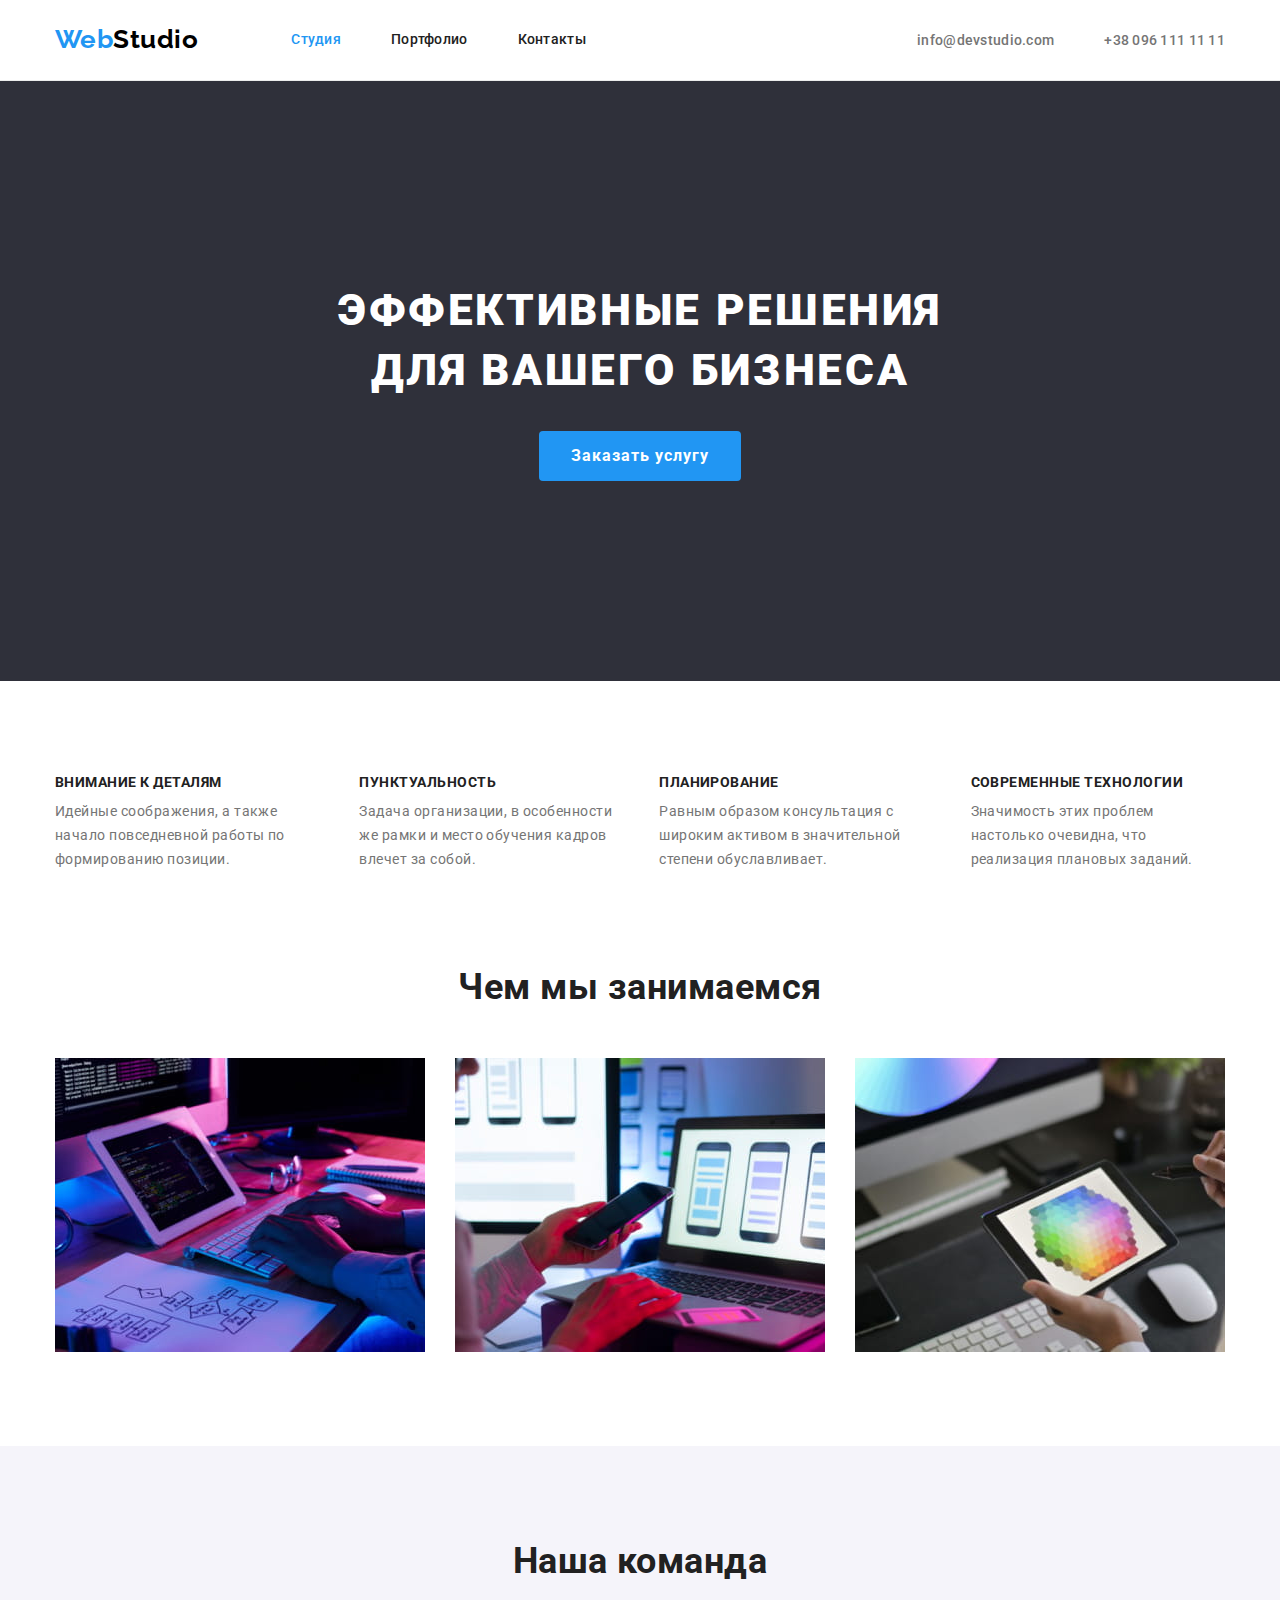
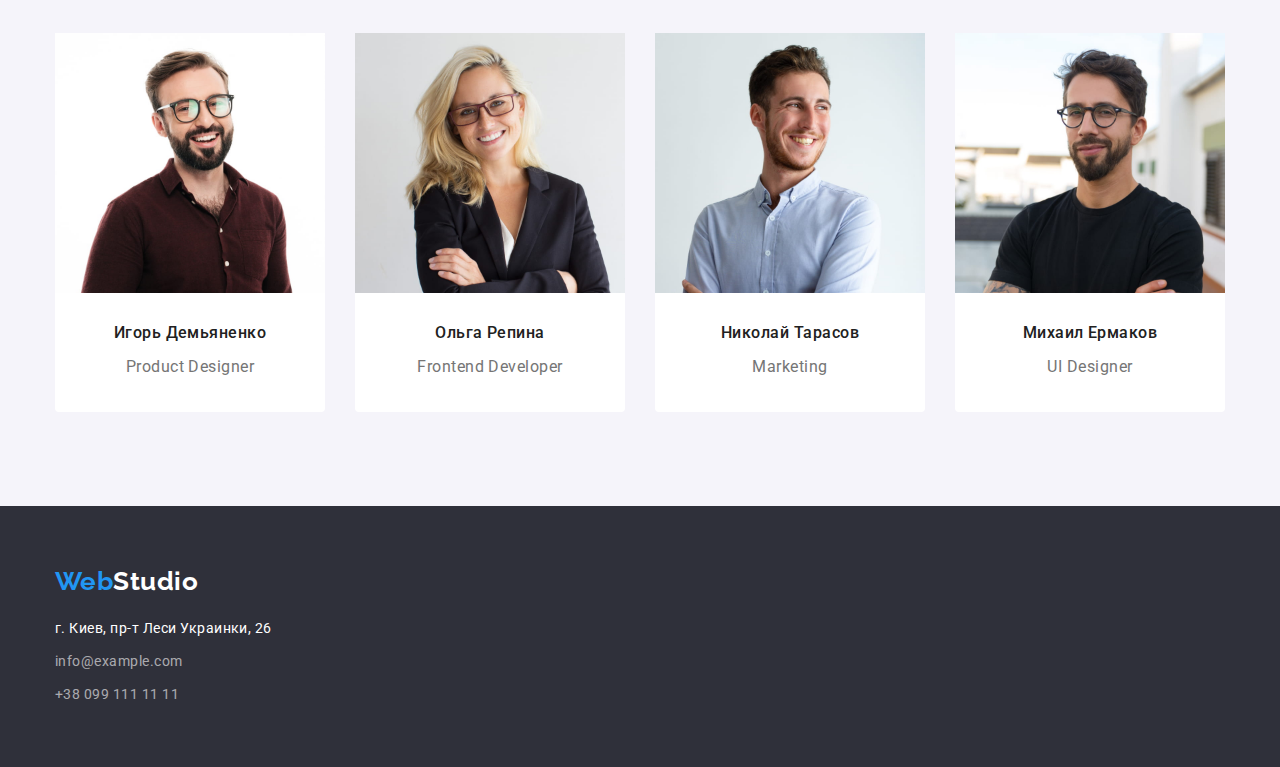
==== index.html @ 74a295f8 "Добавляет стили из 3го дз" ====
<!DOCTYPE html>
<html lang="ru">
  <head>
    <meta charset="UTF-8" />
    <meta http-equiv="X-UA-Compatible" content="IE=edge" />
    <meta name="viewport" content="width=device-width, initial-scale=1.0" />
    <title>WebStudio</title>
    <link rel="preconnect" href="https://fonts.googleapis.com" />
    <link rel="preconnect" href="https://fonts.gstatic.com" crossorigin />
    <link
      href="https://fonts.googleapis.com/css2?family=Raleway:wght@700&family=Roboto:wght@400;500;700;900&display=swap"
      rel="stylesheet"
    />
    <link
      rel="stylesheet"
      href="https://cdnjs.cloudflare.com/ajax/libs/modern-normalize/1.1.0/modern-normalize.min.css"
    />
    <link rel="stylesheet" href="./css/styles.css" />
  </head>
  <body>
    <!-- Header -->
    <header class="header">
      <div class="container main-nav">
        <a href="" class="logo">Web<span class="header-logo-part">Studio</span></a>
        <nav class="site-nav">
          <ul class="site-list">
            <li class="site-nav-item">
              <a href="./index.html" class="site-nav-link current">Студия</a>
            </li>
            <li class="site-nav-item">
              <a href="./portfolio.html" class="site-nav-link">Портфолио</a>
            </li>
            <li class="site-nav-item"><a href="" class="site-nav-link">Контакты</a></li>
          </ul>
        </nav>
        <ul class="contact-nav">
          <li class="contact-nav-item">
            <a href="mailto:info@devstudio.com" class="header-contacts">info@devstudio.com</a>
          </li>
          <li class="contact-nav-item">
            <a href="tel:+380961111111" class="header-contacts">+38 096 111 11 11</a>
          </li>
        </ul>
      </div>
    </header>
    <!-- Main -->
    <main>
      <!--Hero section-->
      <section class="hero">
        <div class="container">
          <h1 class="hero-title">
            Эффективные решения<br />
            для вашего бизнеса
          </h1>
          <button type="button" class="button primary">Заказать услугу</button>
        </div>
      </section>
      <!--Features section-->
      <section class="section">
        <div class="container">
          <h2 class="features-title visually-hidden">Наши преимущества</h2>
          <ul class="features-list">
            <li class="features-item">
              <h3 class="features-item-title">Внимание к деталям</h3>
              <p class="features-text">
                Идейные соображения, а также начало повседневной работы по формированию позиции.
              </p>
            </li>
            <li class="features-item">
              <h3 class="features-item-title">Пунктуальность</h3>
              <p class="features-text">
                Задача организации, в особенности же рамки и место обучения кадров влечет за собой.
              </p>
            </li>
            <li class="features-item">
              <h3 class="features-item-title">Планирование</h3>
              <p class="features-text">
                Равным образом консультация с широким активом в значительной степени обуславливает.
              </p>
            </li>
            <li class="features-item">
              <h3 class="features-item-title">Современные технологии</h3>
              <p class="features-text">
                Значимость этих проблем настолько очевидна, что реализация плановых заданий.
              </p>
            </li>
          </ul>
        </div>
      </section>
      <!--What we do section-->
      <section class="section work">
        <div class="container">
          <h2 class="work-title">Чем мы занимаемся</h2>
          <ul class="work-list">
            <li class="work-item">
              <img src="./images/img-what-we-do-1.jpg" alt="написание кода" width="370" />
            </li>
            <li class="work-item">
              <img src="./images/img-what-we-do-2.jpg" alt="адаптивный интерфейс" width="370" />
            </li>
            <li class="work-item">
              <img src="./images/img-what-we-do-3.jpg" alt="цветовая палитра" width="370" />
            </li>
          </ul>
        </div>
      </section>
      <!--Our team section-->
      <section class="section team">
        <div class="container">
          <h2 class="team-title">Наша команда</h2>
          <ul class="team-list">
            <li class="team-item">
              <img
                src="./images/member-1.jpg"
                alt="Игорь Демьяненко продакт менеджер"
                width="270"
              />
              <div class="team-item-content">
                <h3 class="team-name">Игорь Демьяненко</h3>
                <p lang="en" class="team-profession">Product Designer</p>
              </div>
            </li>
            <li class="team-item">
              <img
                src="./images/member-2.jpg"
                alt="Ольга Репина фронтэнд разработчик"
                width="270"
              />
              <div class="team-item-content">
                <h3 class="team-name">Ольга Репина</h3>
                <p lang="en" class="team-profession">Frontend Developer</p>
              </div>
            </li>
            <li class="team-item">
              <img src="./images/member-3.jpg" alt="Николай Тарасов маркетинг" width="270" />
              <div class="team-item-content">
                <h3 class="team-name">Николай Тарасов</h3>
                <p lang="en" class="team-profession">Marketing</p>
              </div>
            </li>
            <li class="team-item">
              <img src="./images/member-4.jpg" alt="Михаил Ермаков дизайнер" width="270" />
              <div class="team-item-content">
                <h3 class="team-name">Михаил Ермаков</h3>
                <p lang="en" class="team-profession">UI Designer</p>
              </div>
            </li>
          </ul>
        </div>
      </section>
    </main>
    <!-- Footer -->
    <footer class="footer">
      <div class="container footer-info">
        <a href="" class="logo">Web<span class="footer-logo-part">Studio</span></a>
        <address class="footer-address">
          <ul class="footer-list">
            <li class="footer-item">
              <a
                href="https://goo.gl/maps/oisESLWzGZFU7cvu8"
                target="_blank"
                rel="noreferrer noopener"
                class="footer-address"
                >г. Киев, пр-т Леси Украинки, 26</a
              >
            </li>
            <li class="footer-item">
              <a href="mailto:info@example.com" class="footer-contacts">info@example.com</a>
            </li>
            <li class="footer-item">
              <a href="tel:+380991111111" class="footer-contacts">+38 099 111 11 11</a>
            </li>
          </ul>
        </address>
      </div>
    </footer>
  </body>
</html>
---- css/styles.css ----
:root {
  --primary-text-color: #212121;
  --secondary-text-color: #757575;
  --text-color-white: #ffffff;
  --accent-color: #2196f3;
  --background-color: #e5e5e5;
  --footer-background-color: #2f303a;
  --button-secondary-bgc: #f5f4fa;
  --button-primary-hover: #188ce8;
  --footer-contacts: rgba(255, 255, 255, 0.6);
  --header-logo: #000000;
  --line-color: #ececec;
}

body {
  background-color: var(--text-color-white);
  color: var(--secondary-text-color);

  font-family: Roboto, sans-serif;
  letter-spacing: 0.03em;

  margin: 0;
}

h1,
h2,
h3,
h4,
h5,
h6,
p,
ul {
  margin-top: 0;
  margin-bottom: 0;
}

img {
  display: block;
  max-width: 100%;
  height: auto;
}

ul {
  list-style: none;
  padding: 0;
  margin: 0;
}

a {
  text-decoration: none;
}

/* Section */

.section {
  padding-top: 94px;
  padding-bottom: 94px;
}

/* Container */

.container {
  width: 1200px;
  padding-left: 15px;
  padding-right: 15px;
  margin-left: auto;
  margin-right: auto;
}

/* Header */

.header {
  border-bottom: 1px solid var(--line-color);
}

.logo {
  color: var(--accent-color);

  font-family: Raleway, sans-serif;
  font-weight: 700;
  font-size: 26px;
  line-height: 1.2;
}

.header-logo-part {
  color: var(--header-logo);
}

/* Site nav */

.main-nav {
  display: flex;
  align-items: center;
}

.site-nav {
  margin-left: 93px;
}

.site-nav-item:not(:last-child) {
  margin-right: 50px;
}

.site-list {
  display: flex;
}

.site-nav-link {
  display: block;
  padding-top: 32px;
  padding-bottom: 32px;

  color: var(--primary-text-color);

  font-weight: 500;
  font-size: 14px;
  line-height: 1.14;
  letter-spacing: 0.02em;
}

.site-nav-link:hover,
.site-nav-link:focus {
  color: var(--accent-color);
}

.site-nav-link.current {
  color: var(--accent-color);
}

/* Header contacts */

.contact-nav {
  display: flex;
  margin-left: auto;
}

.contact-nav-item:not(:first-child) {
  margin-left: 50px;
}

.header-contacts {
  color: var(--secondary-text-color);

  font-weight: 500;
  font-size: 14px;
  line-height: 1.14;
  letter-spacing: 0.02em;
}

.header-contacts:hover,
.header-contacts:focus {
  color: var(--accent-color);
}

.header-contacts:active {
  color: var(--accent-color);
}

/* Hero */

.hero {
  background-color: var(--footer-background-color);

  text-align: center;
  padding: 200px 0;
}

.hero-title {
  color: var(--text-color-white);

  font-weight: 900;
  font-size: 44px;
  line-height: 1.36;
  letter-spacing: 0.06em;
  text-transform: uppercase;
}

/* Buttons */

.button {
  font-family: inherit;
  cursor: pointer;
  text-align: center;
  font-size: 16px;
  align-items: center;
  border: transparent;
  border-radius: 4px;
  display: inline-block;
}

.button.primary {
  padding: 10px 32px;
  margin-top: 30px;

  background-color: var(--accent-color);
  color: var(--text-color-white);

  font-weight: 700;
  line-height: 1.87;
  letter-spacing: 0.06em;
}

.button.primary:hover,
.button.primary:focus {
  background-color: var(--button-primary-hover);
  color: var(--text-color-white);
}

.button.secondary {
  padding: 6px 22px;
  background-color: var(--button-secondary-bgc);
  color: var(--primary-text-color);

  font-weight: 500;
  line-height: 1.62;
  letter-spacing: 0.03em;
}

.button.secondary:hover,
.button.secondary:focus {
  background-color: var(--accent-color);
  color: var(--text-color-white);
}

.button.secondary:active {
  color: var(--accent-color);
}

/* Features */

.visually-hidden {
  position: absolute;
  width: 1px;
  height: 1px;
  margin: -1px;
  padding: 0;
  overflow: hidden;
  border: 0;
  clip: rect(0 0 0 0);
}

.features-list {
  display: flex;
}

.features-item {
  margin-right: 30px;
}

.features-item:nth-child(4n) {
  margin-right: 0;
}

.features-item-title {
  color: var(--primary-text-color);

  font-weight: 700;
  font-size: 14px;
  line-height: 1.14;
  text-transform: uppercase;

  margin-bottom: 10px;
}

.features-text {
  color: var(--secondary-text-color);

  font-size: 14px;
  line-height: 1.71;
}

/* Work */

.work {
  padding-top: 0;
  /* display: flex; */
}

.work-title {
  margin-bottom: 50px;
}

.work-list {
  display: flex;
  align-items: center;
}

.work-item {
  margin-right: 30px;
}

.work-item:nth-child(3n) {
  margin-right: 0;
}

.work-title,
.team-title {
  color: var(--primary-text-color);

  font-weight: 700;
  font-size: 36px;
  line-height: 1.17;
  text-align: center;
}

/* Team */

.team {
  background-color: var(--button-secondary-bgc);
}

.team-list {
  display: flex;
}

.team-item {
  margin-right: 30px;
  background-color: var(--text-color-white);
  border-radius: 0px 0px 4px 4px;
}

.team-item:nth-child(4n) {
  margin-right: 0;
}

.team-item-content {
  text-align: center;
  padding-top: 30px;
  padding-bottom: 30px;
  font-size: 16px;
}

.team-title,
.team-name {
  color: var(--primary-text-color);
}

.team-title {
  margin-top: 0;
  margin-right: 0;
  margin-bottom: 50px;
}

.team-name {
  font-weight: 500;
  line-height: 1.2;
  font-size: 16px;

  margin-bottom: 10px;
}

.team-profession {
  color: var(--secondary-text-color);

  line-height: 1.9;
  font-size: 16px;
}

/* Footer */

.footer {
  background-color: var(--footer-background-color);

  padding-top: 60px;
  padding-bottom: 60px;
}

.footer-logo-part {
  color: var(--text-color-white);
}

.footer-list {
  font-style: normal;
  font-size: 14px;
  line-height: 1.71;
}

.footer-address {
  color: var(--text-color-white);

  margin-top: 20px;
}

.footer-contacts {
  color: var(--footer-contacts);
}

.footer-contacts:hover,
.footer-contacts:focus {
  color: var(--accent-color);
}

.footer-contacts:active {
  color: var(--accent-color);
}

.footer-item:not(:first-child) {
  margin-top: 9px;
}

/* Portfolio */

.portfolio-title,
.features-title {
  visibility: hidden;
}

.portfolio-filters {
  display: flex;
  justify-content: center;
  margin-bottom: 50px;
}

.portfolio-item:not(:last-child) {
  margin-right: 8px;
}

/* Card Set */

.card-set {
  margin-top: -30px;
  margin-left: -30px;
  display: flex;
  flex-wrap: wrap;
}

.card-item {
  flex-basis: calc(100% / 3 - 30px);

  margin-left: 30px;
  margin-top: 30px;
}

.card-title {
  color: var(--primary-text-color);

  margin-bottom: 4px;
  font-weight: 700;
  font-size: 18px;
  line-height: 2;
  letter-spacing: 0.06em;
}

.card-content {
  padding: 20px 24px;
  border-bottom: 1px solid var(--line-color);
  border-left: 1px solid var(--line-color);
  border-right: 1px solid var(--line-color);
}

/* Projects */

.project-kind {
  color: var(--secondary-text-color);

  font-size: 16px;
  line-height: 1.87;
}
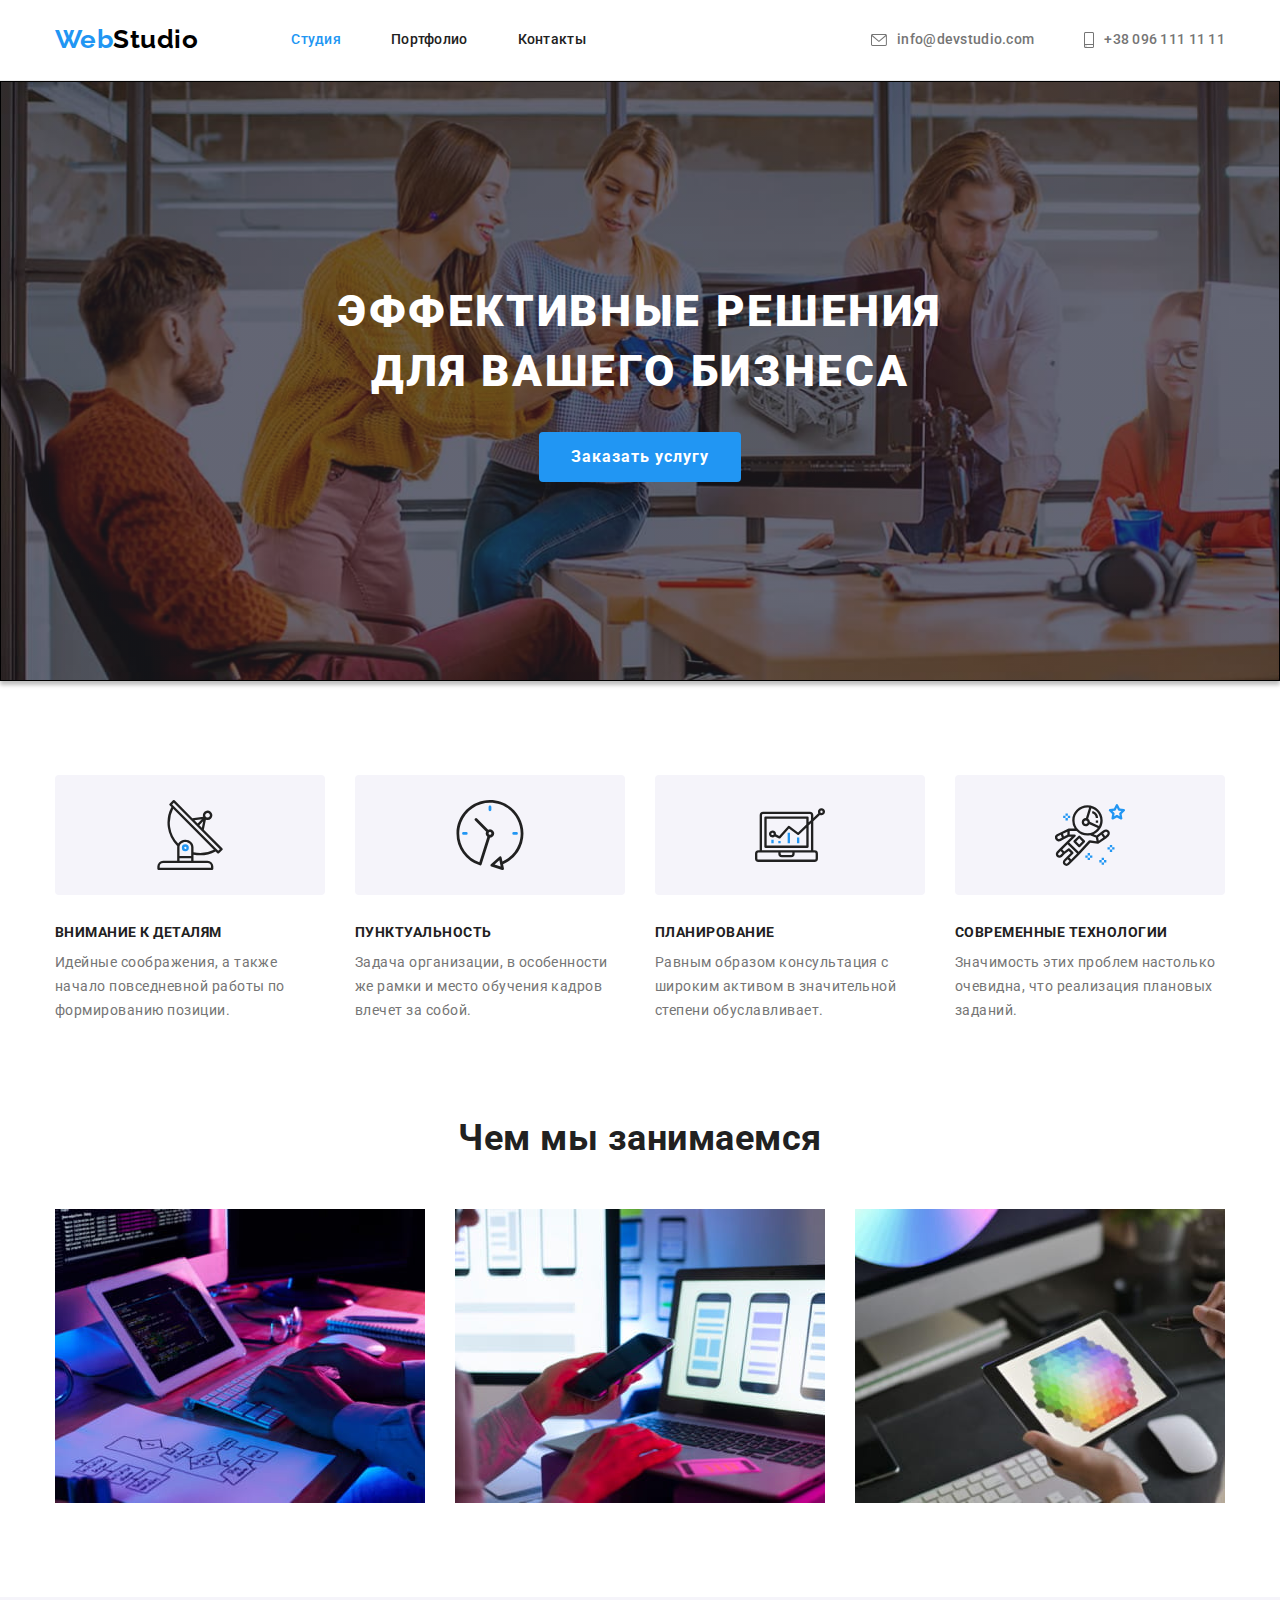
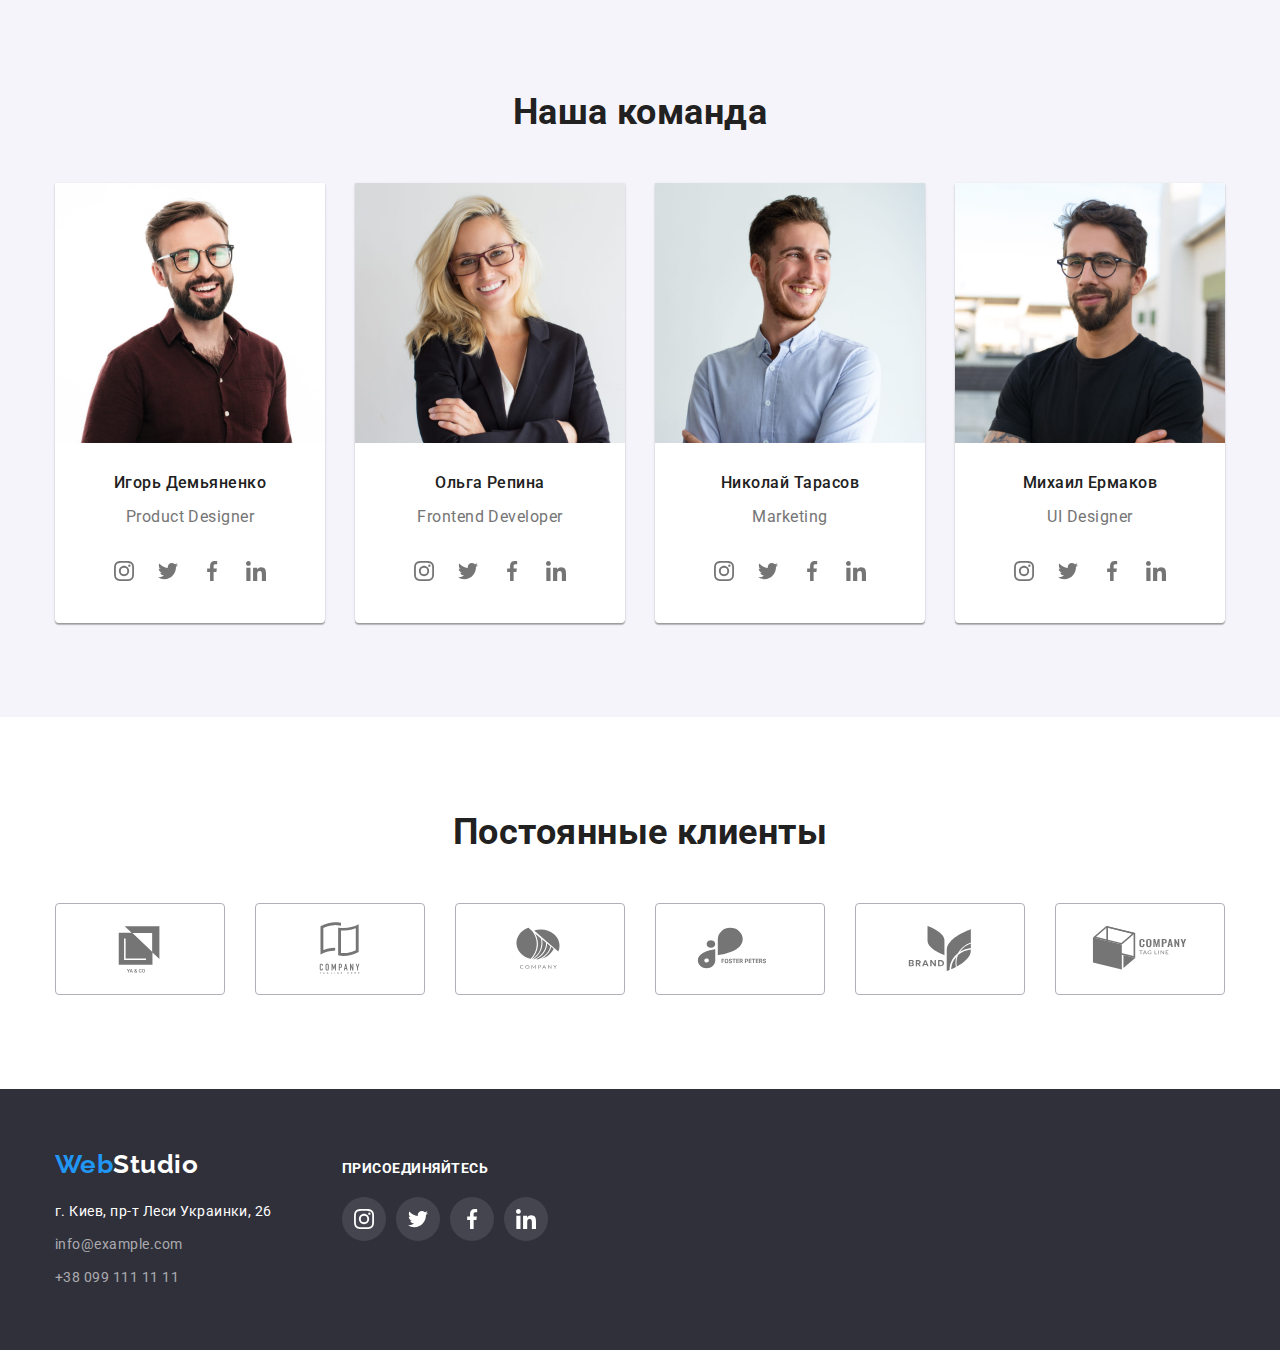
==== commit ad59687c: "Добавляет декоративные элементы" ====
--- a/index.html
+++ b/index.html
@@ -35,10 +35,24 @@
         </nav>
         <ul class="contact-nav">
           <li class="contact-nav-item">
-            <a href="mailto:info@devstudio.com" class="header-contacts">info@devstudio.com</a>
+            <div class="mail-content">
+            <a href="mailto:info@devstudio.com" class="header-contacts">
+              <svg class="icons-header" width="16" height="12">
+                <use href="./images/icons.svg#envelope">
+              </svg>
+              info@devstudio.com
+            </div>
+            </a>
           </li>
           <li class="contact-nav-item">
-            <a href="tel:+380961111111" class="header-contacts">+38 096 111 11 11</a>
+            <div class="phone-content">
+            <a href="tel:+380961111111" class="header-contacts">
+              <svg class="icons-header" width="10" height="16">
+                <use href="./images/icons.svg#smartphone"></use>
+              </svg>
+              +38 096 111 11 11
+              </div>
+            </a>
           </li>
         </ul>
       </div>
@@ -61,24 +75,38 @@
           <h2 class="features-title visually-hidden">Наши преимущества</h2>
           <ul class="features-list">
             <li class="features-item">
+              <div class="features-icon-bg">
+              <svg class="icon-antenna" width="70" height="70"><use href="images/icons.svg#antenna-1"></use>
+              </svg>
+              </div>
               <h3 class="features-item-title">Внимание к деталям</h3>
               <p class="features-text">
                 Идейные соображения, а также начало повседневной работы по формированию позиции.
               </p>
             </li>
-            <li class="features-item">
+            <li class="features-item icon-clock">
+            <div class="features-icon-bg">
+              <svg class="icon-clock" width="70" height="70"><use href="images/icons.svg#clock-1"></use>
+              </svg>
+              </div>
               <h3 class="features-item-title">Пунктуальность</h3>
               <p class="features-text">
                 Задача организации, в особенности же рамки и место обучения кадров влечет за собой.
               </p>
             </li>
-            <li class="features-item">
+            <li class="features-item icon-diagram">
+              <div class="features-icon-bg">
+              <svg class="icon-diagram" width="70" height="70"><use href="images/icons.svg#diagram-1"></use>
+              </svg></div>
               <h3 class="features-item-title">Планирование</h3>
               <p class="features-text">
                 Равным образом консультация с широким активом в значительной степени обуславливает.
               </p>
             </li>
-            <li class="features-item">
+            <li class="features-item icon-astronaut">
+              <div class="features-icon-bg">
+              <svg class="icon-astronaut" width="70" height="70"><use href="images/icons.svg#astronaut-1"></use>
+              </svg></div>
               <h3 class="features-item-title">Современные технологии</h3>
               <p class="features-text">
                 Значимость этих проблем настолько очевидна, что реализация плановых заданий.
@@ -118,6 +146,20 @@
               <div class="team-item-content">
                 <h3 class="team-name">Игорь Демьяненко</h3>
                 <p lang="en" class="team-profession">Product Designer</p>
+              <ul class="socials-list">
+              <li class="social-item"><a href="https://www.instagram.com/" class="social-links" target="_blank" rel="noreferrer noopener"><svg class="social-icons" width="20" height="20">
+                <use href="./images/icons.svg#instagram-2">
+              </svg></a></li>
+              <li class="social-item"><a href="https://twitter.com/" class="social-links" target="_blank" rel="noreferrer noopener"><svg class="social-icons" width="20" height="20">
+                <use href="./images/icons.svg#twitter-1">
+              </svg></a></li>
+              <li class="social-item"><a href="https://www.facebook.com/" class="social-links" target="_blank" rel="noreferrer noopener"><svg class="social-icons" width="20" height="20">
+                <use href="./images/icons.svg#facebook-1">
+              </svg></a></li>
+              <li class="social-item"><a href="https://www.linkedin.com/" class="social-links" target="_blank" rel="noreferrer noopener"><svg class="social-icons" width="20" height="20">
+                <use href="./images/icons.svg#linkedin-1">
+              </svg></a></li>
+              </ul>
               </div>
             </li>
             <li class="team-item">
@@ -129,6 +171,20 @@
               <div class="team-item-content">
                 <h3 class="team-name">Ольга Репина</h3>
                 <p lang="en" class="team-profession">Frontend Developer</p>
+                <ul class="socials-list">
+              <li class="social-item"><a href="https://www.instagram.com/" class="social-links" target="_blank" rel="noreferrer noopener"><svg class="social-icons" width="20" height="20">
+                <use href="./images/icons.svg#instagram-2">
+              </svg></a></li>
+              <li class="social-item"><a href="https://twitter.com/" class="social-links" target="_blank" rel="noreferrer noopener"><svg class="social-icons" width="20" height="20">
+                <use href="./images/icons.svg#twitter-1">
+              </svg></a></li>
+              <li class="social-item"><a href="https://www.facebook.com/" class="social-links" target="_blank" rel="noreferrer noopener"><svg class="social-icons" width="20" height="20">
+                <use href="./images/icons.svg#facebook-1">
+              </svg></a></li>
+              <li class="social-item"><a href="https://www.linkedin.com/" class="social-links" target="_blank" rel="noreferrer noopener"><svg class="social-icons" width="20" height="20">
+                <use href="./images/icons.svg#linkedin-1">
+              </svg></a></li>
+              </ul>
               </div>
             </li>
             <li class="team-item">
@@ -136,6 +192,20 @@
               <div class="team-item-content">
                 <h3 class="team-name">Николай Тарасов</h3>
                 <p lang="en" class="team-profession">Marketing</p>
+                <ul class="socials-list">
+              <li class="social-item"><a href="https://www.instagram.com/" class="social-links" target="_blank" rel="noreferrer noopener"><svg class="social-icons" width="20" height="20">
+                <use href="./images/icons.svg#instagram-2">
+              </svg></a></li>
+              <li class="social-item"><a href="https://twitter.com/" class="social-links" target="_blank" rel="noreferrer noopener"><svg class="social-icons" width="20" height="20">
+                <use href="./images/icons.svg#twitter-1">
+              </svg></a></li>
+              <li class="social-item"><a href="https://www.facebook.com/" class="social-links" target="_blank" rel="noreferrer noopener"><svg class="social-icons" width="20" height="20">
+                <use href="./images/icons.svg#facebook-1">
+              </svg></a></li>
+              <li class="social-item"><a href="https://www.linkedin.com/" class="social-links" target="_blank" rel="noreferrer noopener"><svg class="social-icons" width="20" height="20">
+                <use href="./images/icons.svg#linkedin-1">
+              </svg></a></li>
+              </ul>
               </div>
             </li>
             <li class="team-item">
@@ -143,7 +213,46 @@
               <div class="team-item-content">
                 <h3 class="team-name">Михаил Ермаков</h3>
                 <p lang="en" class="team-profession">UI Designer</p>
-              </div>
+                <ul class="socials-list">
+              <li class="social-item"><a href="https://www.instagram.com/" class="social-links" target="_blank" rel="noreferrer noopener"><svg class="social-icons" width="20" height="20">
+                <use href="./images/icons.svg#instagram-2">
+              </svg></a></li>
+              <li class="social-item"><a href="https://twitter.com/" class="social-links" target="_blank" rel="noreferrer noopener"><svg class="social-icons" width="20" height="20">
+                <use href="./images/icons.svg#twitter-1">
+              </svg></a></li>
+              <li class="social-item"><a href="https://www.facebook.com/" class="social-links" target="_blank" rel="noreferrer noopener"><svg class="social-icons" width="20" height="20">
+                <use href="./images/icons.svg#facebook-1">
+              </svg></a></li>
+              <li class="social-item"><a href="https://www.linkedin.com/" class="social-links" target="_blank" rel="noreferrer noopener"><svg class="social-icons" width="20" height="20">
+                <use href="./images/icons.svg#linkedin-1">
+              </svg></a></li>
+              </ul>
+              </div>
+            </li>
+          </ul>
+        </div>
+      </section>
+      <section class="section clients">
+        <div class="container">
+          <h2 class="clients-title">Постоянные клиенты</h2>
+          <ul class="clients-list">
+            <li class="clients-item">
+              <a href="" class="clients-link"><svg class="clients-logo" width="106" height="60"><use href="./images/icons.svg#logo-1"></use></svg></a>
+            </li>
+            <li class="clients-item">
+              <a href="" class="clients-link"><svg class="clients-logo" width="106" height="60"><use href="./images/icons.svg#logo-2"></use></svg></a>
+            </li>
+            <li class="clients-item">
+              <a href="" class="clients-link"><svg class="clients-logo" width="106" height="60"><use href="./images/icons.svg#logo-3"></use></svg></a>
+            </li>
+            <li class="clients-item">
+              <a href="" class="clients-link"><svg class="clients-logo" width="106" height="60"><use href="./images/icons.svg#logo-4"></use></svg></a>
+            </li>
+            <li class="clients-item">
+              <a href="" class="clients-link"><svg class="clients-logo" width="106" height="60"><use href="./images/icons.svg#logo-5"></use></svg></a>
+            </li>
+            <li class="clients-item">
+              <a href="" class="clients-link"><svg class="clients-logo" width="106" height="60"><use href="./images/icons.svg#logo-6"></use></svg></a>
             </li>
           </ul>
         </div>
@@ -151,7 +260,8 @@
     </main>
     <!-- Footer -->
     <footer class="footer">
-      <div class="container footer-info">
+      <div class="container footer-global">
+        <div class="footer-sections">
         <a href="" class="logo">Web<span class="footer-logo-part">Studio</span></a>
         <address class="footer-address">
           <ul class="footer-list">
@@ -173,6 +283,40 @@
           </ul>
         </address>
       </div>
+      <div class="footer-sections footer-join">
+        <p class="footer-text">Присоединяйтесь</p>
+        <ul class="footer-socials-list">
+        <li class="footer-socials-item">
+          <a href="https://www.instagram.com/" class="footer-socials-link" target="_blank" rel="noreferrer noopener">
+            <svg class="footer-socials-icons" width="20" height="20">
+              <use href="./images/icons.svg#instagram-2"></use>
+            </svg>
+          </a>
+        </li>
+        <li class="footer-socials-item">
+          <a href="https://twitter.com/" class="footer-socials-link" target="_blank" rel="noreferrer noopener">
+            <svg class="footer-socials-icons" width="20" height="20">
+              <use href="./images/icons.svg#twitter-1"></use>
+            </svg>
+          </a>
+        </li>
+        <li class="footer-socials-item">
+          <a href="https://www.facebook.com/" class="footer-socials-link" target="_blank" rel="noreferrer noopener">
+            <svg class="footer-socials-icons" width="20" height="20">
+              <use href="./images/icons.svg#facebook-1"></use>
+            </svg>
+          </a>
+        </li>
+        <li class="footer-socials-item">
+          <a href="https://www.linkedin.com/" class="footer-socials-link" target="_blank" rel="noreferrer noopener">
+            <svg class="footer-socials-icons" width="20" height="20">
+              <use href="./images/icons.svg#linkedin-1"></use>
+            </svg>
+          </a>
+        </li>
+        </ul>
+      </div>
+      </div>
     </footer>
   </body>
 </html>
--- a/css/styles.css
+++ b/css/styles.css
@@ -10,6 +10,9 @@
   --footer-contacts: rgba(255, 255, 255, 0.6);
   --header-logo: #000000;
   --line-color: #ececec;
+  --hero-bgc: #c4c4c4;
+  --footer-socials-bgc: #44454e;
+  --clients-border-color: #afb1b8;
 }
 
 body {
@@ -138,7 +141,19 @@
   margin-left: 50px;
 }
 
+.mail-content,
+.phone-content {
+  align-items: center;
+}
+
+.icons-header {
+  fill: currentColor;
+  margin-right: 10px;
+}
+
 .header-contacts {
+  display: flex;
+  align-items: center;
   color: var(--secondary-text-color);
 
   font-weight: 500;
@@ -159,10 +174,19 @@
 /* Hero */
 
 .hero {
-  background-color: var(--footer-background-color);
+  max-width: 1600px;
+  height: 600px;
 
   text-align: center;
   padding: 200px 0;
+
+  background-color: var(--hero-bgc);
+  background-image: linear-gradient(rgba(47, 48, 58, 0.4), rgba(47, 48, 58, 0.4)),
+    url('../images/hero.jpg');
+  background-repeat: no-repeat;
+  background-size: cover;
+  border: 1px solid var(--header-logo);
+  box-shadow: 0px 4px 4px rgba(0, 0, 0, 0.25);
 }
 
 .hero-title {
@@ -178,6 +202,7 @@
 /* Buttons */
 
 .button {
+  display: inline-block;
   font-family: inherit;
   cursor: pointer;
   text-align: center;
@@ -185,7 +210,6 @@
   align-items: center;
   border: transparent;
   border-radius: 4px;
-  display: inline-block;
 }
 
 .button.primary {
@@ -204,6 +228,7 @@
 .button.primary:focus {
   background-color: var(--button-primary-hover);
   color: var(--text-color-white);
+  box-shadow: 0px 4px 4px rgba(0, 0, 0, 0.15);
 }
 
 .button.secondary {
@@ -220,10 +245,16 @@
 .button.secondary:focus {
   background-color: var(--accent-color);
   color: var(--text-color-white);
+  box-shadow: 0px 3px 1px rgba(0, 0, 0, 0.1), 0px 1px 2px rgba(0, 0, 0, 0.08),
+    0px 2px 2px rgba(0, 0, 0, 0.12);
 }
 
 .button.secondary:active {
   color: var(--accent-color);
+
+  box-shadow: 0px 3px 1px rgba(0, 0, 0, 0.1), 0px 1px 2px rgba(0, 0, 0, 0.08),
+    0px 2px 2px rgba(0, 0, 0, 0.12);
+  border: transparent;
 }
 
 /* Features */
@@ -251,6 +282,18 @@
   margin-right: 0;
 }
 
+.features-icon-bg {
+  display: flex;
+  width: 270px;
+  height: 120px;
+  background-color: var(--button-secondary-bgc);
+
+  border-radius: 4px;
+  margin-bottom: 30px;
+  align-items: center;
+  justify-content: center;
+}
+
 .features-item-title {
   color: var(--primary-text-color);
 
@@ -273,10 +316,10 @@
 
 .work {
   padding-top: 0;
-  /* display: flex; */
-}
-
-.work-title {
+}
+
+.work-title,
+.clients-title {
   margin-bottom: 50px;
 }
 
@@ -294,7 +337,8 @@
 }
 
 .work-title,
-.team-title {
+.team-title,
+.clients-title {
   color: var(--primary-text-color);
 
   font-weight: 700;
@@ -316,6 +360,8 @@
 .team-item {
   margin-right: 30px;
   background-color: var(--text-color-white);
+  box-shadow: 0px 1px 3px rgba(0, 0, 0, 0.12), 0px 1px 1px rgba(0, 0, 0, 0.14),
+    0px 2px 1px rgba(0, 0, 0, 0.2);
   border-radius: 0px 0px 4px 4px;
 }
 
@@ -354,6 +400,79 @@
 
   line-height: 1.9;
   font-size: 16px;
+  margin-bottom: 16px;
+}
+
+/* Team socials */
+
+.socials-list {
+  display: flex;
+  justify-content: center;
+  padding-left: 32px;
+  padding-right: 32px;
+}
+
+.social-item {
+  width: calc((100%-30px) / 4);
+}
+
+.social-item:last-child {
+  margin-right: 0;
+}
+
+.social-links {
+  display: flex;
+  align-items: center;
+  justify-content: center;
+  width: 44px;
+  height: 44px;
+  border-radius: 50%;
+
+  background-color: var(--text-color-white);
+  color: currentColor;
+}
+
+.social-links:hover,
+.social-links:focus,
+.footer-socials-link:hover,
+.footer-socials-link:focus {
+  background-color: var(--accent-color);
+  color: var(--text-color-white);
+}
+
+.social-icons {
+  fill: currentColor;
+}
+
+/* Clients */
+
+.clients-list {
+  display: flex;
+}
+
+.clients-link {
+  display: flex;
+  width: 170px;
+  height: 92px;
+  border: 1px solid var(--clients-border-color);
+  border-radius: 4px;
+  align-items: center;
+  justify-content: center;
+  fill: var(--secondary-text-color);
+}
+
+.clients-item {
+  margin-right: 30px;
+}
+
+.clients-item:last-child {
+  margin-right: 0;
+}
+
+.clients-link:hover,
+.clients-link:focus {
+  fill: var(--accent-color);
+  border: 1px solid var(--accent-color);
 }
 
 /* Footer */
@@ -365,6 +484,10 @@
   padding-bottom: 60px;
 }
 
+.footer-global {
+  display: flex;
+  align-items: baseline;
+}
 .footer-logo-part {
   color: var(--text-color-white);
 }
@@ -398,6 +521,44 @@
   margin-top: 9px;
 }
 
+.footer-join {
+  margin-left: 70px;
+}
+
+.footer-text {
+  font-weight: 700;
+  font-size: 14px;
+  line-height: 1.14;
+  text-transform: uppercase;
+  color: var(--text-color-white);
+  margin-bottom: 20px;
+}
+
+.footer-socials-list {
+  display: flex;
+}
+
+.footer-socials-link {
+  display: flex;
+  align-items: center;
+  justify-content: center;
+
+  width: 44px;
+  height: 44px;
+  border-radius: 50%;
+
+  background-color: var(--footer-socials-bgc);
+  fill: var(--text-color-white);
+}
+
+.footer-socials-item {
+  margin-right: 10px;
+}
+
+.footer-socials-item:last-child {
+  margin-right: 0;
+}
+
 /* Portfolio */
 
 .portfolio-title,
@@ -429,6 +590,12 @@
 
   margin-left: 30px;
   margin-top: 30px;
+}
+
+.card-item:hover,
+.card-item:focus {
+  box-shadow: 0px 1px 1px rgba(0, 0, 0, 0.12), 0px 4px 4px rgba(0, 0, 0, 0.06),
+    1px 4px 6px rgba(0, 0, 0, 0.16);
 }
 
 .card-title {
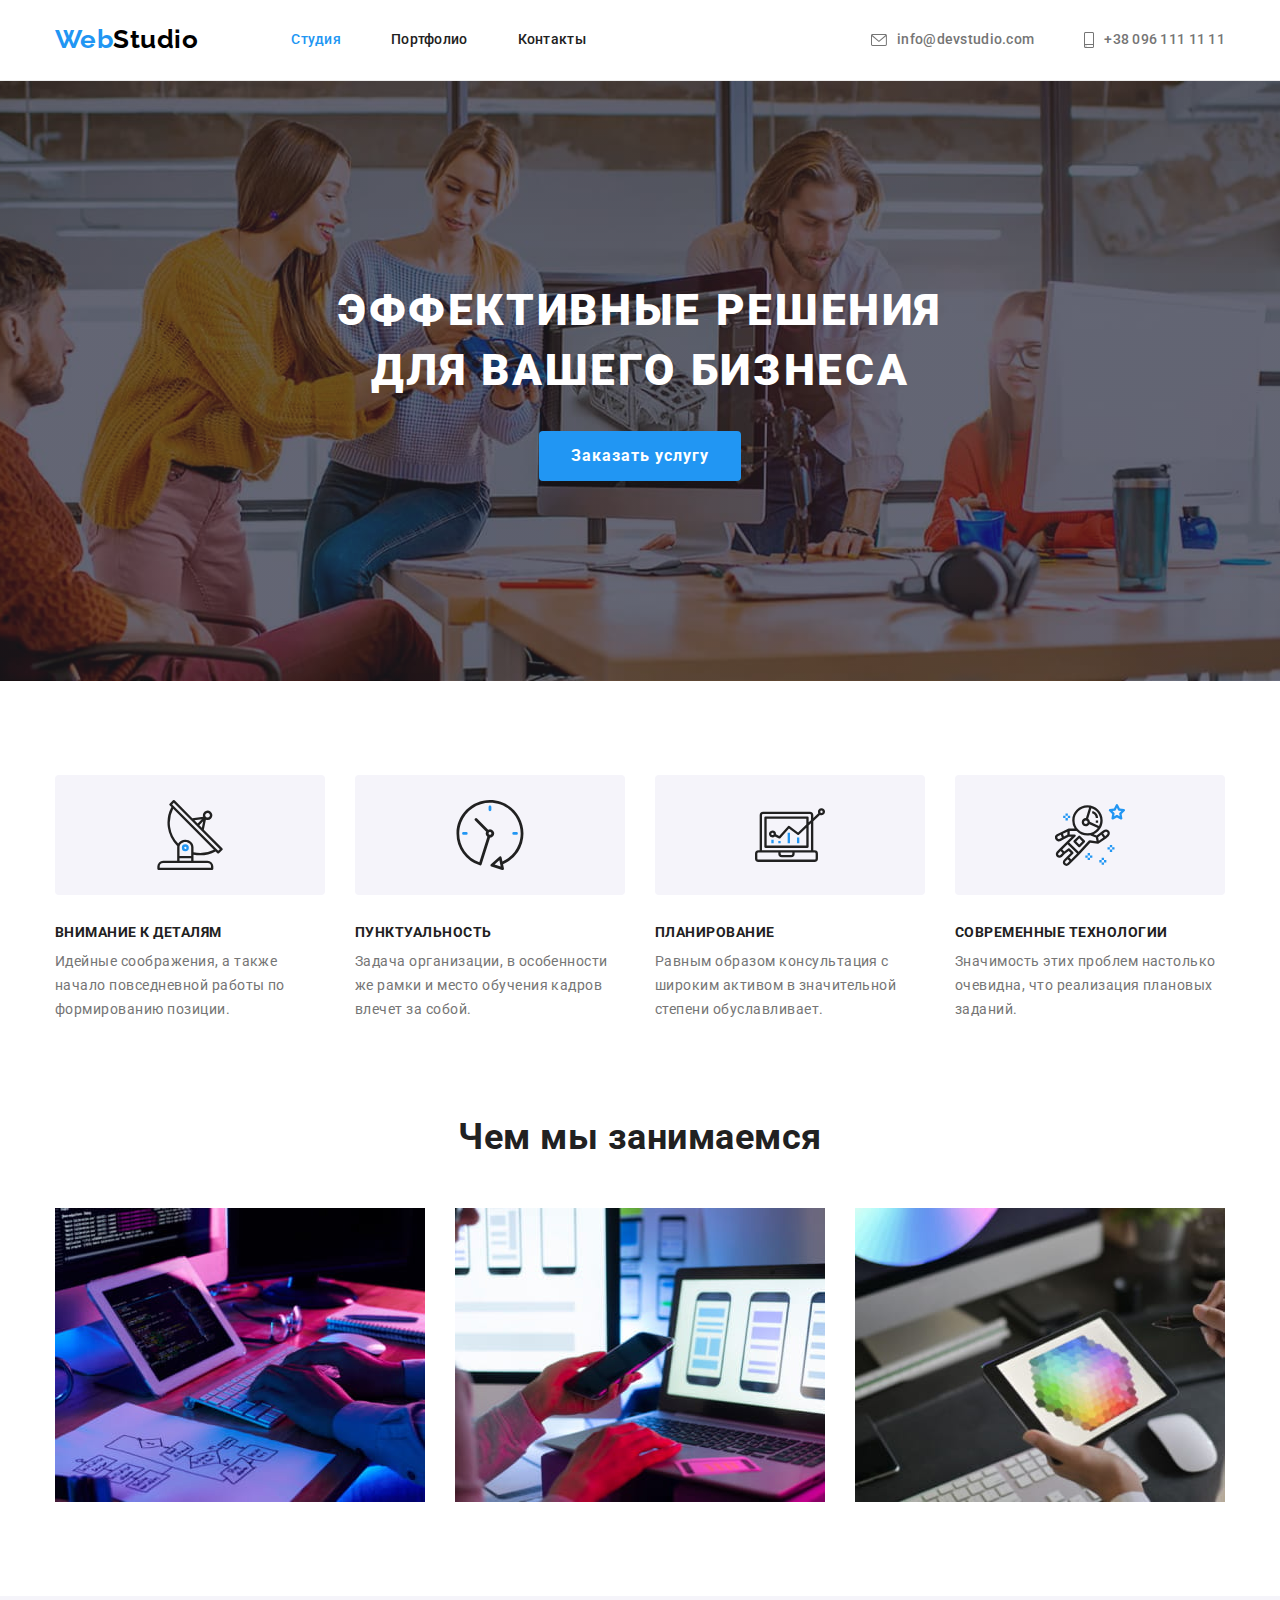
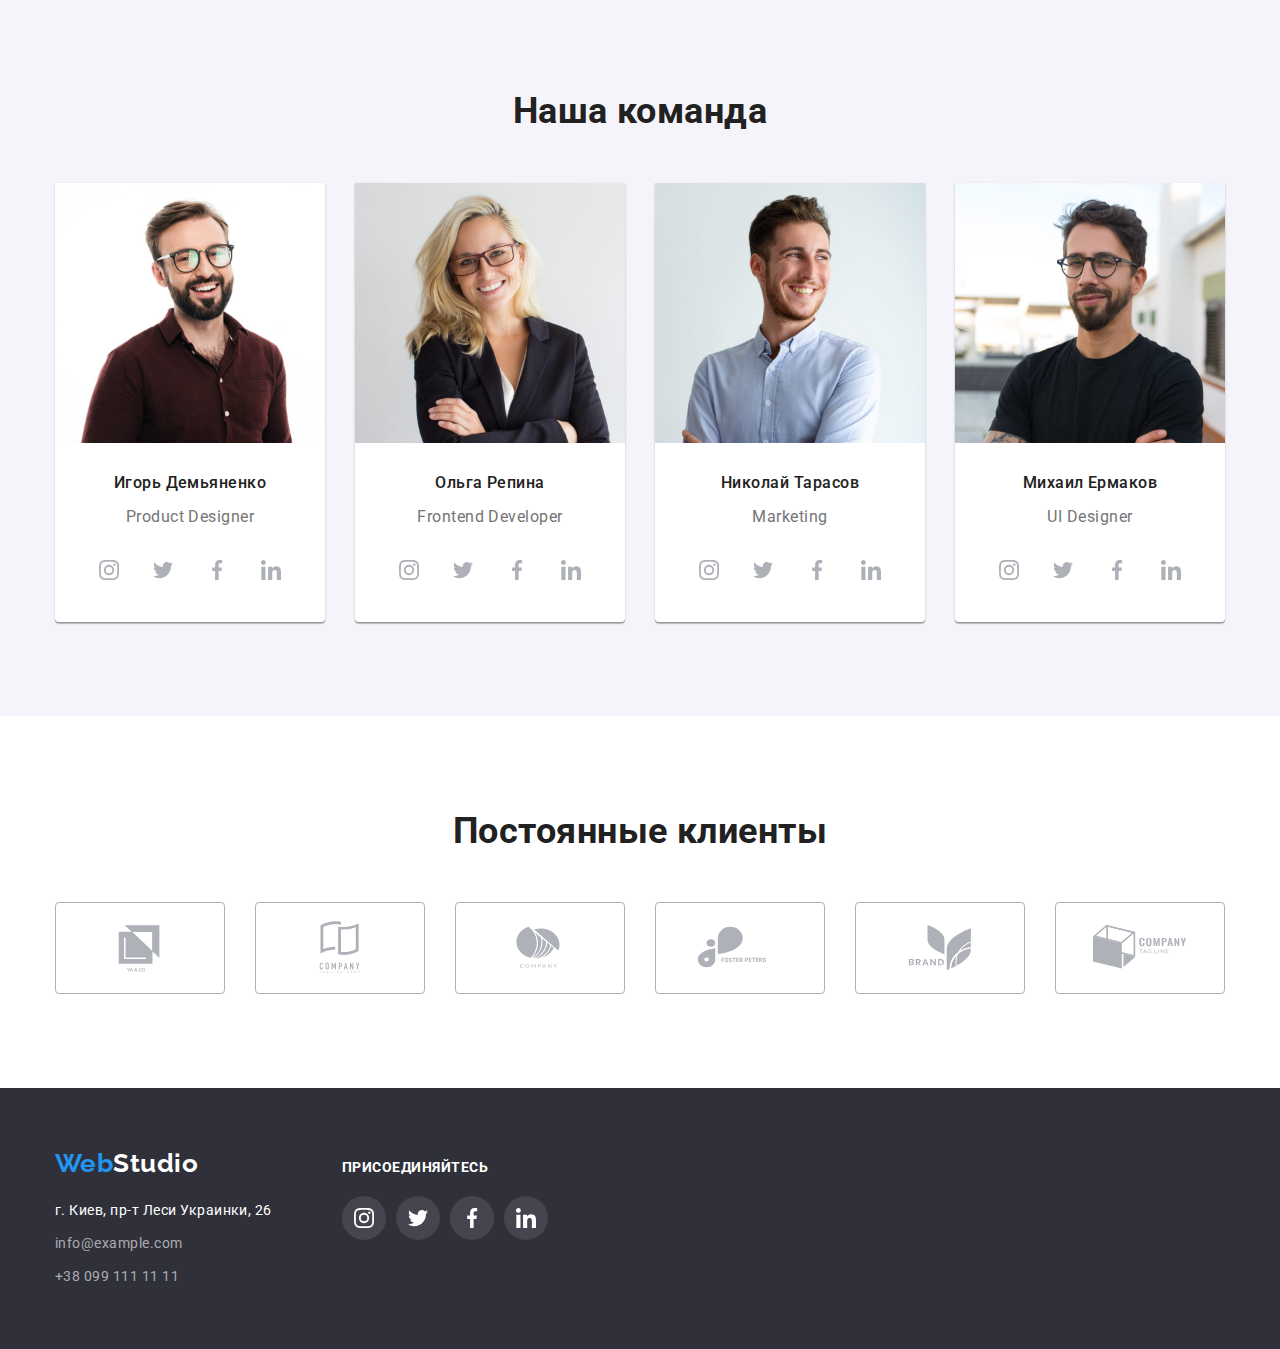
==== commit 1bf9f710: "Вносит правки в цвета иконок" ====
--- a/index.html
+++ b/index.html
@@ -35,23 +35,19 @@
         </nav>
         <ul class="contact-nav">
           <li class="contact-nav-item">
-            <div class="mail-content">
             <a href="mailto:info@devstudio.com" class="header-contacts">
               <svg class="icons-header" width="16" height="12">
                 <use href="./images/icons.svg#envelope">
               </svg>
               info@devstudio.com
-            </div>
             </a>
           </li>
           <li class="contact-nav-item">
-            <div class="phone-content">
             <a href="tel:+380961111111" class="header-contacts">
               <svg class="icons-header" width="10" height="16">
                 <use href="./images/icons.svg#smartphone"></use>
               </svg>
               +38 096 111 11 11
-              </div>
             </a>
           </li>
         </ul>
--- a/css/styles.css
+++ b/css/styles.css
@@ -12,7 +12,7 @@
   --line-color: #ececec;
   --hero-bgc: #c4c4c4;
   --footer-socials-bgc: #44454e;
-  --clients-border-color: #afb1b8;
+  --icons-color: #afb1b8;
 }
 
 body {
@@ -141,11 +141,6 @@
   margin-left: 50px;
 }
 
-.mail-content,
-.phone-content {
-  align-items: center;
-}
-
 .icons-header {
   fill: currentColor;
   margin-right: 10px;
@@ -175,7 +170,6 @@
 
 .hero {
   max-width: 1600px;
-  height: 600px;
 
   text-align: center;
   padding: 200px 0;
@@ -185,8 +179,7 @@
     url('../images/hero.jpg');
   background-repeat: no-repeat;
   background-size: cover;
-  border: 1px solid var(--header-logo);
-  box-shadow: 0px 4px 4px rgba(0, 0, 0, 0.25);
+  background-position: center;
 }
 
 .hero-title {
@@ -408,12 +401,11 @@
 .socials-list {
   display: flex;
   justify-content: center;
-  padding-left: 32px;
-  padding-right: 32px;
+  color: var(--icons-color);
 }
 
 .social-item {
-  width: calc((100%-30px) / 4);
+  margin-right: 10px;
 }
 
 .social-item:last-child {
@@ -454,11 +446,11 @@
   display: flex;
   width: 170px;
   height: 92px;
-  border: 1px solid var(--clients-border-color);
+  border: 1px solid var(--icons-color);
   border-radius: 4px;
   align-items: center;
   justify-content: center;
-  fill: var(--secondary-text-color);
+  fill: var(--icons-color);
 }
 
 .clients-item {
